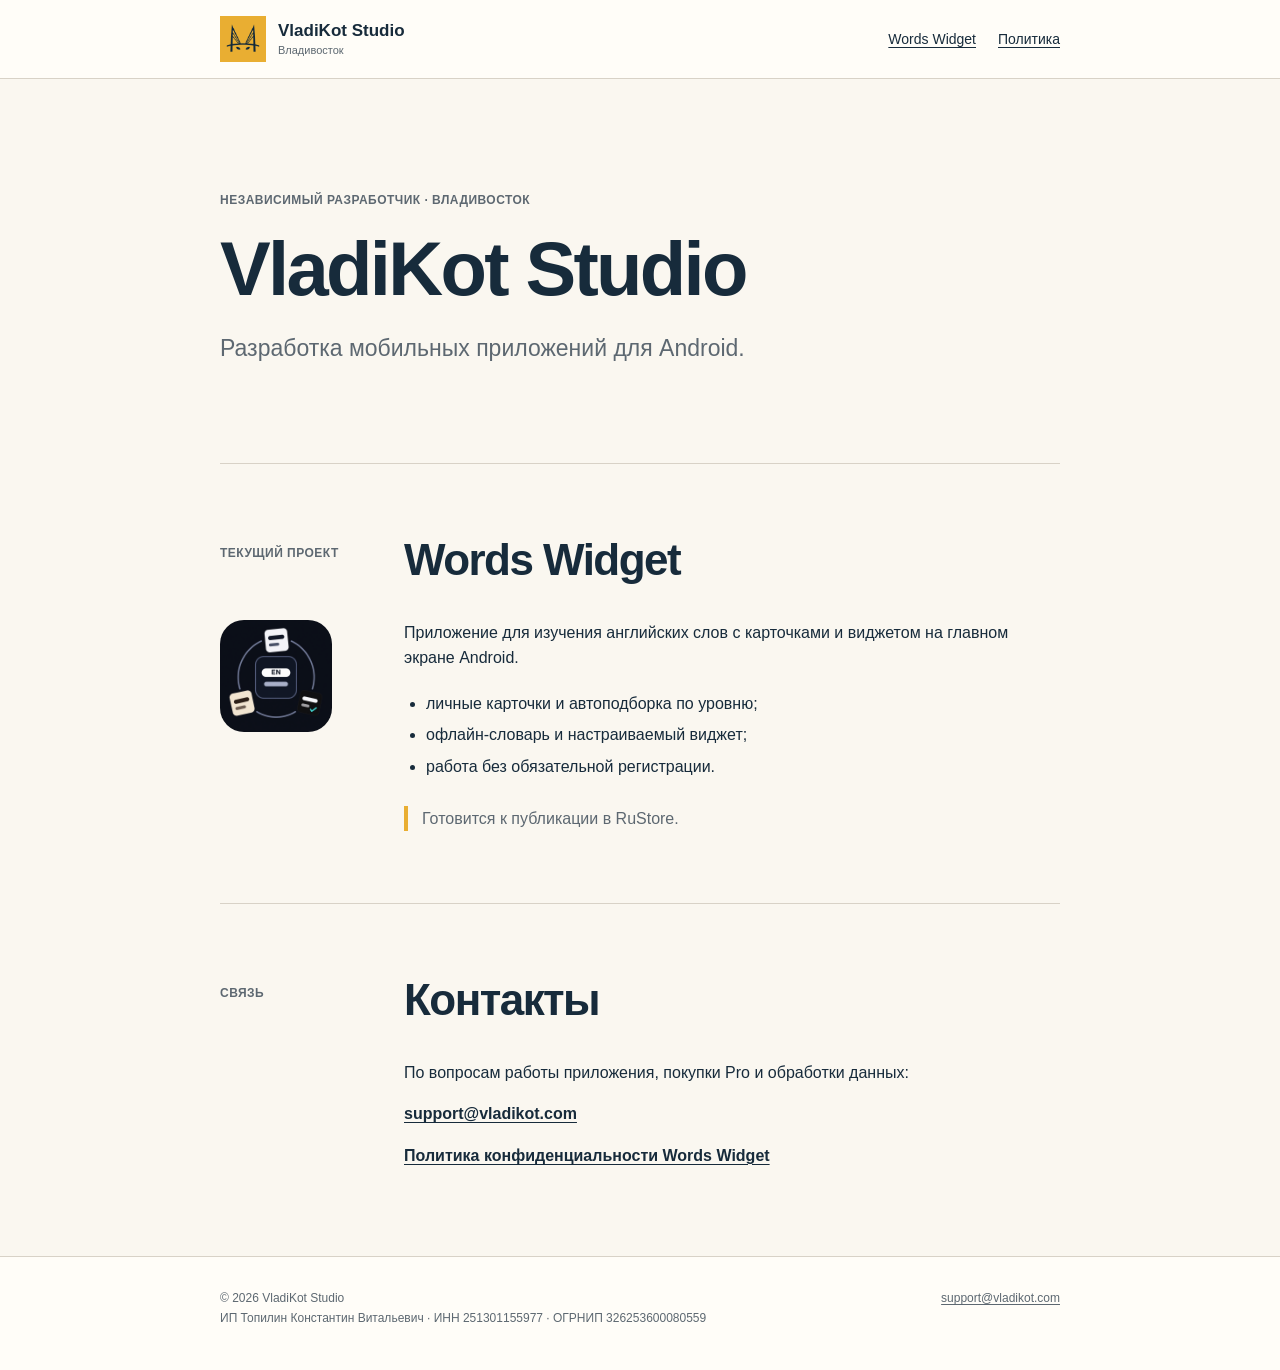
==== index.html @ bb37d876 "fix: label web product icon as English" ====
<!doctype html>
<html lang="ru">
  <head>
    <meta charset="utf-8">
    <meta name="viewport" content="width=device-width, initial-scale=1">
    <meta
      name="description"
      content="VladiKot Studio — независимая разработка мобильных приложений во Владивостоке."
    >
    <meta name="theme-color" content="#faf7f0">
    <meta property="og:type" content="website">
    <meta property="og:locale" content="ru_RU">
    <meta property="og:site_name" content="VladiKot Studio">
    <meta property="og:title" content="VladiKot Studio">
    <meta
      property="og:description"
      content="Независимая разработка мобильных приложений во Владивостоке."
    >
    <meta property="og:url" content="https://vladikot.com/">
    <title>VladiKot Studio</title>
    <link rel="canonical" href="https://vladikot.com/">
    <link rel="icon" href="/assets/favicon-32.png" sizes="32x32" type="image/png">
    <link rel="icon" href="/assets/favicon-48.png" sizes="48x48" type="image/png">
    <link rel="apple-touch-icon" href="/assets/apple-touch-icon.png">
    <link rel="manifest" href="/site.webmanifest">
    <link rel="stylesheet" href="/assets/styles.css?v=20260728-4">
  </head>
  <body>
    <a class="skip-link" href="#main-content">К содержанию</a>

    <header class="site-header">
      <div class="container header-inner">
        <a class="brand" href="/" aria-label="VladiKot Studio — главная">
          <span class="brand-symbol">
            <img src="/assets/vladikot-mark.png" alt="" width="42" height="42">
          </span>
          <span class="brand-copy">
            <strong>VladiKot Studio</strong>
            <small>Владивосток</small>
          </span>
        </a>
        <nav class="nav" aria-label="Основная навигация">
          <a href="#product">Words Widget</a>
          <a href="/privacy/">Политика</a>
        </nav>
      </div>
    </header>

    <main id="main-content">
      <section class="intro container">
        <p class="label">Независимый разработчик · Владивосток</p>
        <h1>VladiKot Studio</h1>
        <p class="intro-text">Разработка мобильных приложений для Android.</p>
      </section>

      <section class="section container" id="product" aria-labelledby="product-title">
        <header class="section-heading">
          <p class="label">Текущий проект</p>
          <h2 id="product-title">Words Widget</h2>
        </header>

        <div class="product">
          <img
            class="product-icon"
            src="/assets/words-widget-icon-en.png"
            alt="Иконка приложения Words Widget"
            width="112"
            height="112"
          >
          <div class="product-copy">
            <p>
              Приложение для изучения английских слов с карточками и виджетом
              на главном экране Android.
            </p>
            <ul>
              <li>личные карточки и автоподборка по уровню;</li>
              <li>офлайн-словарь и настраиваемый виджет;</li>
              <li>работа без обязательной регистрации.</li>
            </ul>
            <p class="status">Готовится к публикации в RuStore.</p>
          </div>
        </div>
      </section>

      <section class="section container" aria-labelledby="contact-title">
        <header class="section-heading">
          <p class="label">Связь</p>
          <h2 id="contact-title">Контакты</h2>
        </header>
        <div class="contact">
          <p>
            По вопросам работы приложения, покупки Pro и обработки данных:
          </p>
          <p><a href="mailto:support@vladikot.com">support@vladikot.com</a></p>
          <p><a href="/privacy/">Политика конфиденциальности Words Widget</a></p>
        </div>
      </section>
    </main>

    <footer class="site-footer">
      <div class="container footer-grid">
        <p class="legal">
          © 2026 VladiKot Studio<br>
          ИП Топилин Константин Витальевич · ИНН 251301155977 ·
          ОГРНИП 326253600080559
        </p>
        <a href="mailto:support@vladikot.com">support@vladikot.com</a>
      </div>
    </footer>
  </body>
</html>
---- assets/styles.css ----
:root {
  color-scheme: light;
  --background: #faf7f0;
  --surface: #fffdf8;
  --text: #172b3b;
  --muted: #5d6871;
  --line: #d8d2c7;
  --accent: #e9ae32;
  --content: 840px;
  --gutter: clamp(18px, 4vw, 32px);
}

* {
  box-sizing: border-box;
}

html {
  overflow-x: hidden;
  scroll-behavior: smooth;
}

body {
  overflow-x: hidden;
  margin: 0;
  background: var(--background);
  color: var(--text);
  font-family: -apple-system, BlinkMacSystemFont, "Segoe UI", Helvetica, Arial,
    sans-serif;
  line-height: 1.6;
  -webkit-font-smoothing: antialiased;
}

img {
  display: block;
  max-width: 100%;
}

a {
  color: inherit;
  text-underline-offset: 0.2em;
  text-decoration-thickness: 1px;
}

a:hover {
  text-decoration-thickness: 2px;
}

:focus-visible {
  outline: 3px solid #9b6810;
  outline-offset: 3px;
}

.skip-link {
  position: fixed;
  z-index: 10;
  top: 8px;
  left: 8px;
  padding: 9px 12px;
  transform: translateY(-150%);
  background: var(--text);
  color: var(--surface);
}

.skip-link:focus {
  transform: translateY(0);
}

.container,
.shell {
  width: min(calc(100% - (var(--gutter) * 2)), var(--content));
  margin-inline: auto;
}

.site-header {
  border-bottom: 1px solid var(--line);
  background: var(--surface);
}

.header-inner {
  min-height: 78px;
  display: flex;
  align-items: center;
  justify-content: space-between;
  gap: 24px;
}

.brand {
  display: inline-flex;
  align-items: center;
  gap: 12px;
  text-decoration: none;
}

.brand-symbol {
  display: grid;
  width: 46px;
  height: 46px;
  flex: 0 0 auto;
  place-items: center;
  background: var(--accent);
}

.brand-symbol img {
  width: 42px;
  height: 42px;
  object-fit: contain;
}

.brand-copy {
  display: grid;
  line-height: 1.15;
}

.brand-copy strong {
  font-size: 17px;
  font-weight: 700;
}

.brand-copy small {
  margin-top: 4px;
  color: var(--muted);
  font-size: 11px;
}

.nav {
  display: flex;
  align-items: center;
  gap: 22px;
  font-size: 14px;
}

.intro {
  padding-top: clamp(72px, 12vw, 112px);
  padding-bottom: clamp(64px, 10vw, 96px);
}

.label {
  margin: 0 0 18px;
  color: var(--muted);
  font-size: 12px;
  font-weight: 700;
  letter-spacing: 0.04em;
  text-transform: uppercase;
}

h1,
h2 {
  margin-top: 0;
  letter-spacing: -0.035em;
  line-height: 1.08;
}

h1 {
  margin-bottom: 20px;
  font-size: clamp(44px, 9vw, 76px);
}

.intro-text {
  max-width: 620px;
  margin: 0;
  color: var(--muted);
  font-size: clamp(19px, 3vw, 23px);
}

.section {
  padding-top: clamp(52px, 8vw, 72px);
  padding-bottom: clamp(52px, 8vw, 72px);
  border-top: 1px solid var(--line);
}

.section-heading {
  display: grid;
  grid-template-columns: 160px 1fr;
  gap: 24px;
  margin-bottom: 36px;
}

.section-heading .label {
  margin: 8px 0 0;
}

.section-heading h2 {
  margin-bottom: 0;
  font-size: clamp(32px, 5vw, 44px);
}

.product {
  display: grid;
  grid-template-columns: 160px 1fr;
  gap: 24px;
}

.product-icon {
  width: 112px;
  height: 112px;
  border-radius: 24px;
}

.product-copy {
  max-width: 620px;
}

.product-copy > :first-child,
.contact > :first-child {
  margin-top: 0;
}

.product-copy ul {
  margin: 20px 0;
  padding-left: 22px;
}

.product-copy li + li {
  margin-top: 6px;
}

.status {
  margin: 26px 0 0;
  padding-left: 14px;
  border-left: 4px solid var(--accent);
  color: var(--muted);
}

.contact {
  max-width: 620px;
  margin-left: 184px;
}

.contact a {
  font-weight: 650;
}

.site-footer {
  padding: 32px 0 42px;
  border-top: 1px solid var(--line);
  background: var(--surface);
  color: var(--muted);
  font-size: 12px;
}

.footer-grid {
  display: flex;
  align-items: flex-start;
  justify-content: space-between;
  gap: 24px;
}

.legal {
  margin: 0;
}

.footer-links {
  display: flex;
  flex-wrap: wrap;
  gap: 10px 20px;
}

/* Privacy document */

.document {
  width: min(calc(100% - (var(--gutter) * 2)), 760px);
  margin: 0 auto;
  padding-top: clamp(64px, 10vw, 96px);
  padding-bottom: 56px;
}

.document-header {
  margin-bottom: 52px;
}

.document-header .label,
.document-header .edition-mark {
  margin: 0 0 18px;
  color: var(--muted);
  font-size: 12px;
  font-weight: 700;
  letter-spacing: 0.04em;
  text-transform: uppercase;
}

.document h1 {
  margin-bottom: 18px;
  font-size: clamp(36px, 7vw, 52px);
  hyphens: auto;
  overflow-wrap: break-word;
}

.document-meta {
  margin: 0;
  color: var(--muted);
  font-size: 13px;
}

.document-section {
  padding: 34px 0 38px;
  border-top: 1px solid var(--line);
}

.document-section h2 {
  margin-bottom: 18px;
  font-size: 24px;
  letter-spacing: -0.02em;
}

.document-section p,
.document-section li {
  color: #3e4c57;
}

.document-section p {
  margin-top: 0;
}

.document-section ul {
  margin-top: 0;
  padding-left: 22px;
}

.document-section li + li {
  margin-top: 8px;
}

.document-section a {
  font-weight: 650;
  overflow-wrap: anywhere;
}

.notice {
  padding: 22px 24px;
  border: 1px solid var(--line);
  background: var(--surface);
}

.notice p:last-child {
  margin-bottom: 0;
}

code {
  padding: 0.1em 0.28em;
  background: #eee8dd;
  color: var(--text);
  font-size: 0.9em;
}

@media (max-width: 640px) {
  .header-inner {
    min-height: 0;
    flex-wrap: wrap;
    padding-top: 14px;
    padding-bottom: 14px;
  }

  .nav {
    width: 100%;
    gap: 18px;
    padding-top: 12px;
    border-top: 1px solid var(--line);
  }

  .section-heading,
  .product {
    grid-template-columns: 1fr;
  }

  .section-heading {
    gap: 4px;
  }

  .section-heading .label {
    margin-top: 0;
  }

  .product {
    gap: 24px;
  }

  .contact {
    margin-left: 0;
  }

  .footer-grid {
    flex-direction: column;
  }

  .document h1 {
    font-size: clamp(34px, 11vw, 44px);
  }
}

@media (prefers-reduced-motion: reduce) {
  html {
    scroll-behavior: auto;
  }
}
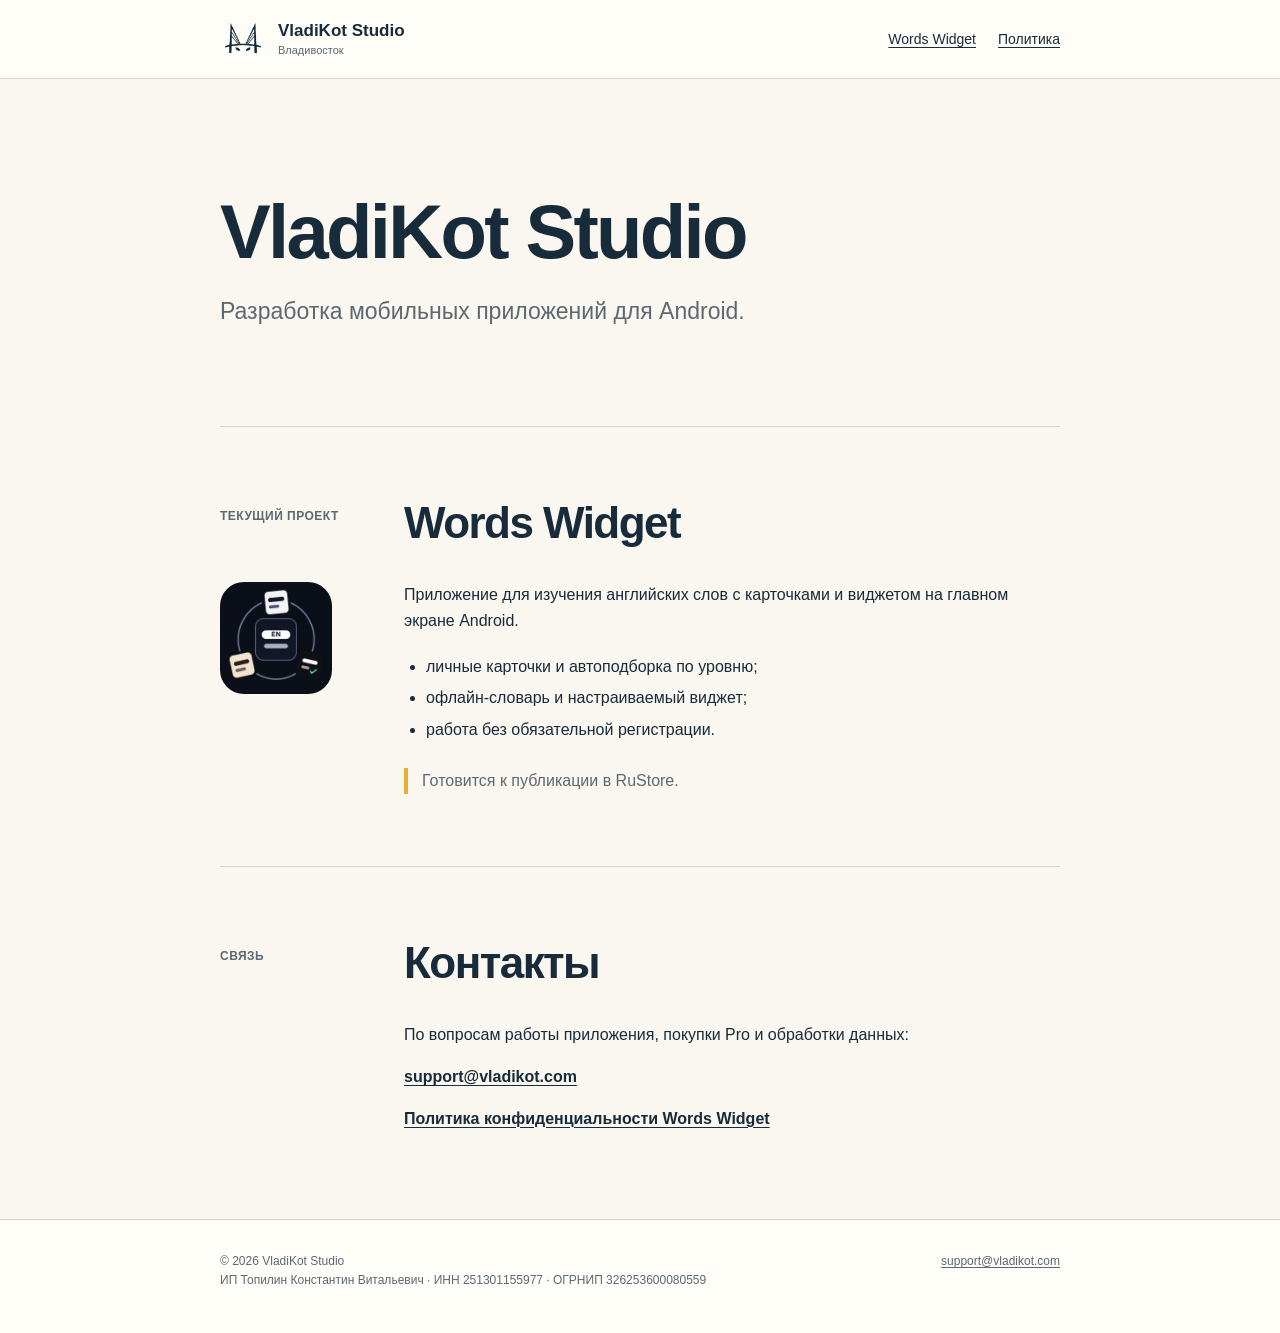
==== commit 6cf64549: "fix: use transparent primary logo on site" ====
--- a/index.html
+++ b/index.html
@@ -23,7 +23,7 @@
     <link rel="icon" href="/assets/favicon-48.png" sizes="48x48" type="image/png">
     <link rel="apple-touch-icon" href="/assets/apple-touch-icon.png">
     <link rel="manifest" href="/site.webmanifest">
-    <link rel="stylesheet" href="/assets/styles.css?v=20260728-4">
+    <link rel="stylesheet" href="/assets/styles.css?v=20260728-6">
   </head>
   <body>
     <a class="skip-link" href="#main-content">К содержанию</a>
@@ -32,7 +32,7 @@
       <div class="container header-inner">
         <a class="brand" href="/" aria-label="VladiKot Studio — главная">
           <span class="brand-symbol">
-            <img src="/assets/vladikot-mark.png" alt="" width="42" height="42">
+            <img src="/assets/vladikot-mark-primary.png" alt="" width="46" height="46">
           </span>
           <span class="brand-copy">
             <strong>VladiKot Studio</strong>
@@ -48,7 +48,6 @@
 
     <main id="main-content">
       <section class="intro container">
-        <p class="label">Независимый разработчик · Владивосток</p>
         <h1>VladiKot Studio</h1>
         <p class="intro-text">Разработка мобильных приложений для Android.</p>
       </section>
--- a/assets/styles.css
+++ b/assets/styles.css
@@ -97,12 +97,12 @@
   height: 46px;
   flex: 0 0 auto;
   place-items: center;
-  background: var(--accent);
+  background: transparent;
 }
 
 .brand-symbol img {
-  width: 42px;
-  height: 42px;
+  width: 46px;
+  height: 46px;
   object-fit: contain;
 }
 
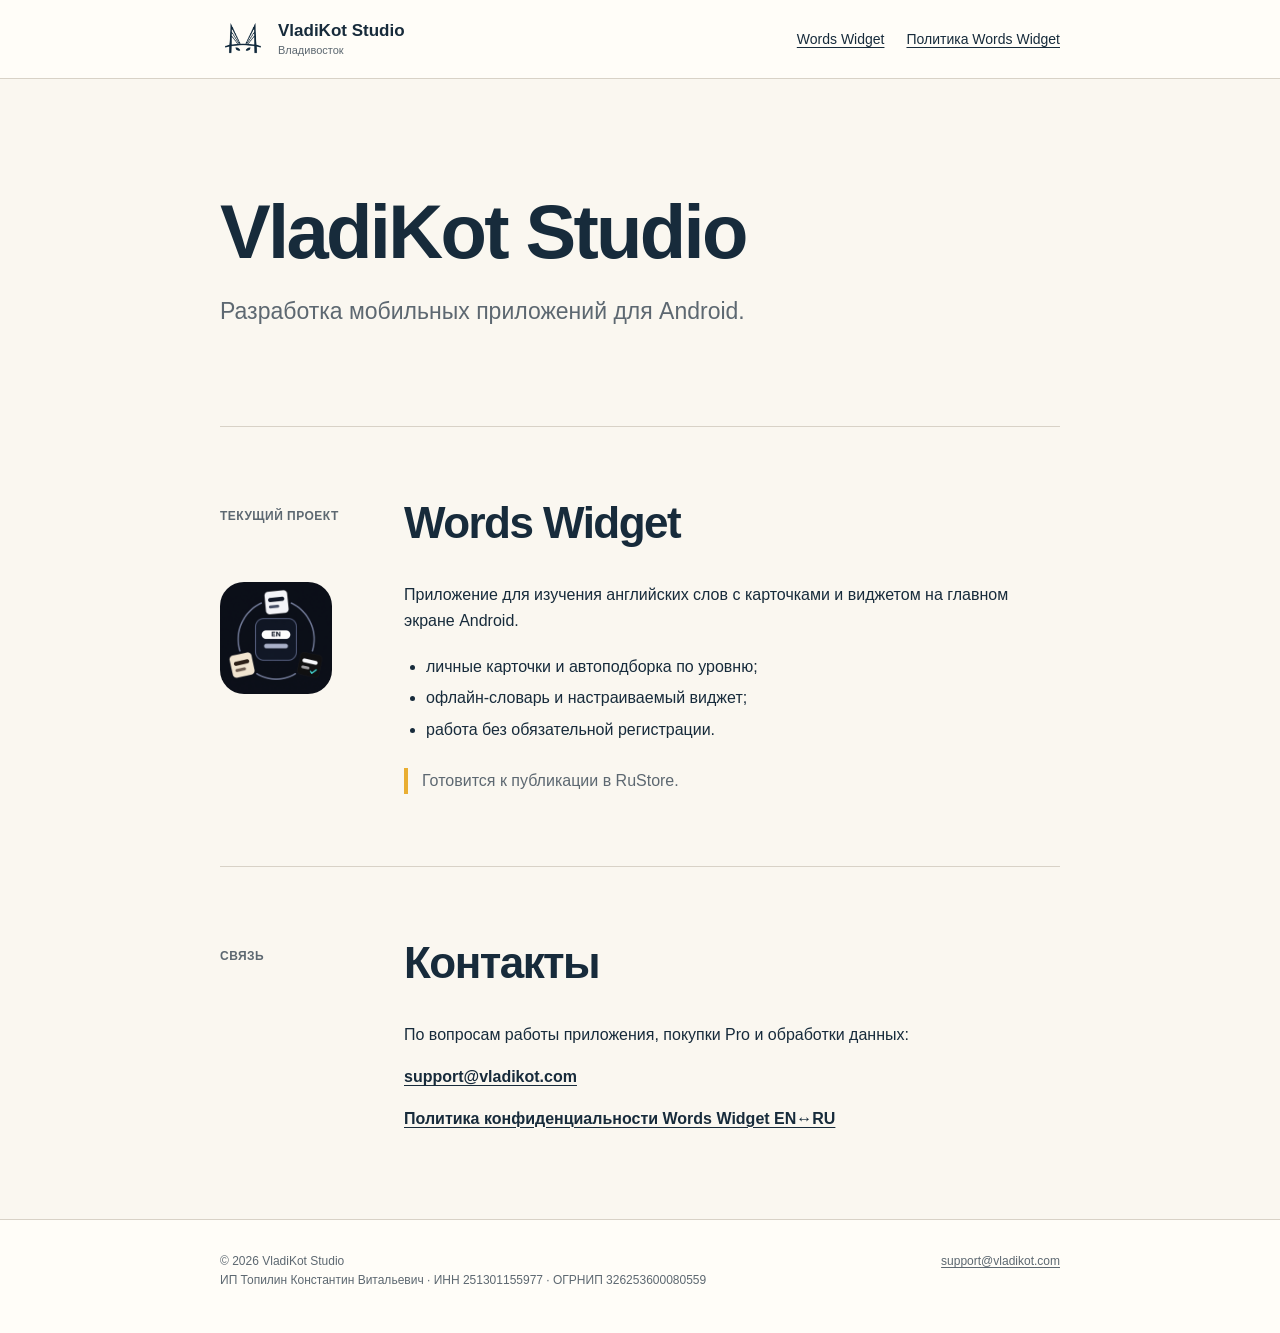
==== commit f9f5cb73: "docs: publish Words Widget EN-RU privacy 1.1" ====
--- a/index.html
+++ b/index.html
@@ -41,7 +41,7 @@
         </a>
         <nav class="nav" aria-label="Основная навигация">
           <a href="#product">Words Widget</a>
-          <a href="/privacy/">Политика</a>
+          <a href="/apps/words-widget/en-ru/privacy/">Политика Words Widget</a>
         </nav>
       </div>
     </header>
@@ -91,7 +91,7 @@
             По вопросам работы приложения, покупки Pro и обработки данных:
           </p>
           <p><a href="mailto:support@vladikot.com">support@vladikot.com</a></p>
-          <p><a href="/privacy/">Политика конфиденциальности Words Widget</a></p>
+          <p><a href="/apps/words-widget/en-ru/privacy/">Политика конфиденциальности Words Widget EN↔RU</a></p>
         </div>
       </section>
     </main>
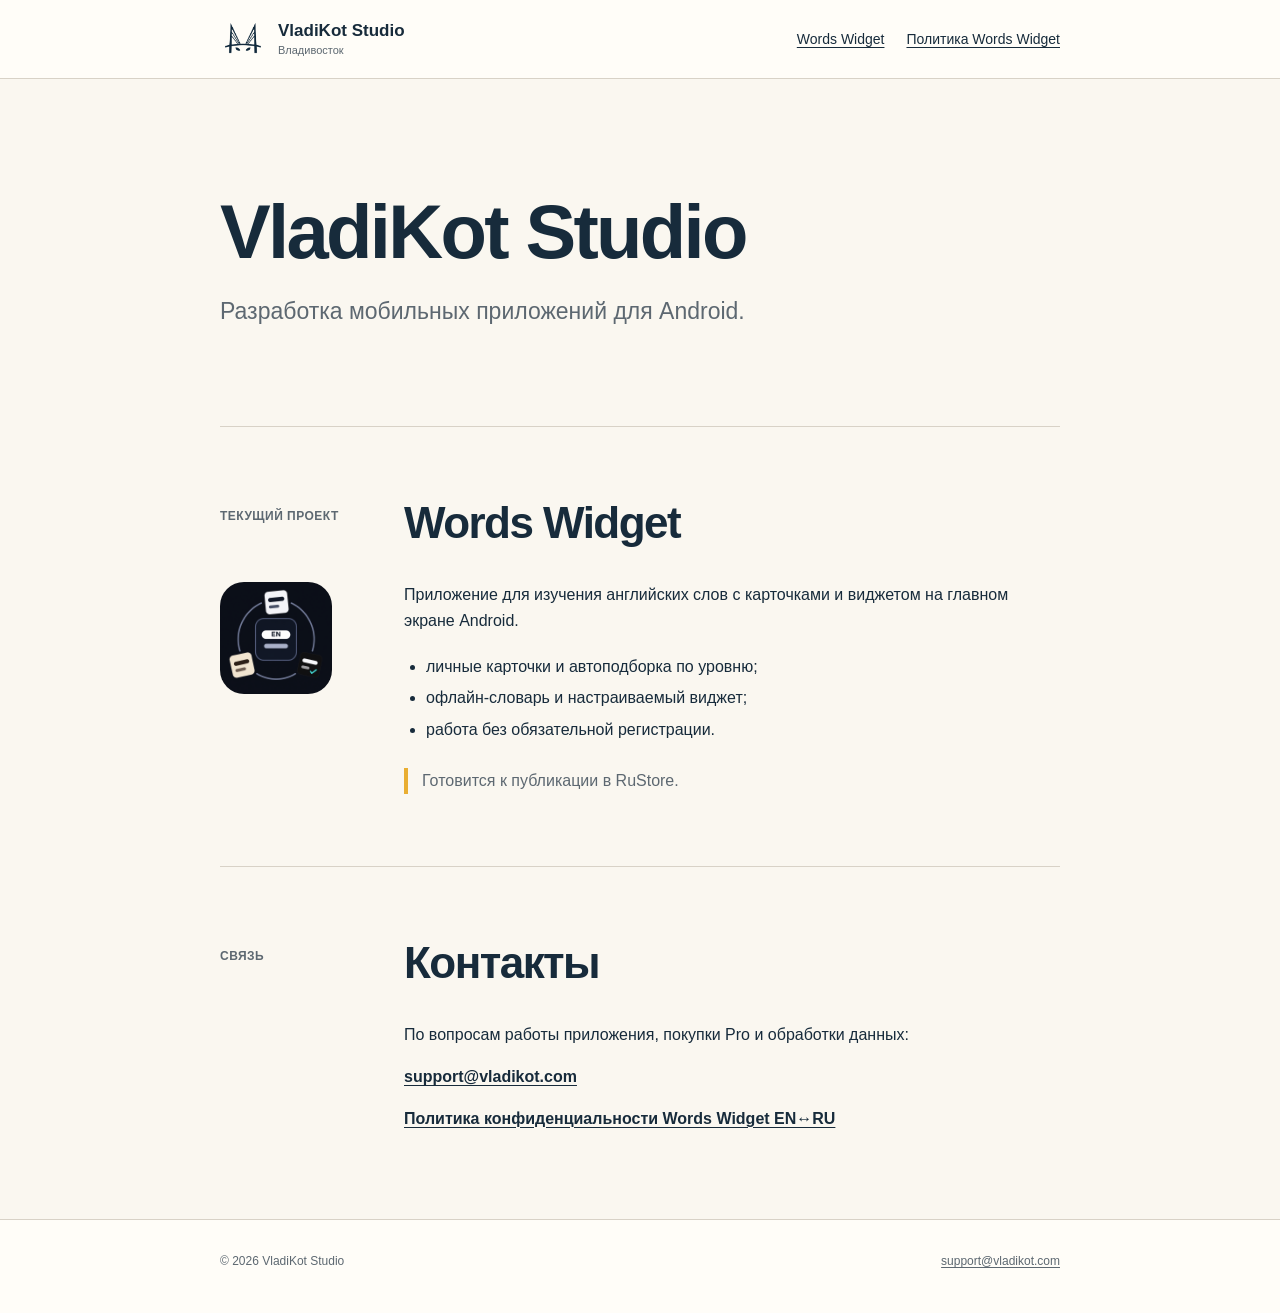
==== commit 3afaecda: "privacy: remove developer identifiers from site" ====
--- a/index.html
+++ b/index.html
@@ -99,9 +99,7 @@
     <footer class="site-footer">
       <div class="container footer-grid">
         <p class="legal">
-          © 2026 VladiKot Studio<br>
-          ИП Топилин Константин Витальевич · ИНН 251301155977 ·
-          ОГРНИП 326253600080559
+          © 2026 VladiKot Studio
         </p>
         <a href="mailto:support@vladikot.com">support@vladikot.com</a>
       </div>
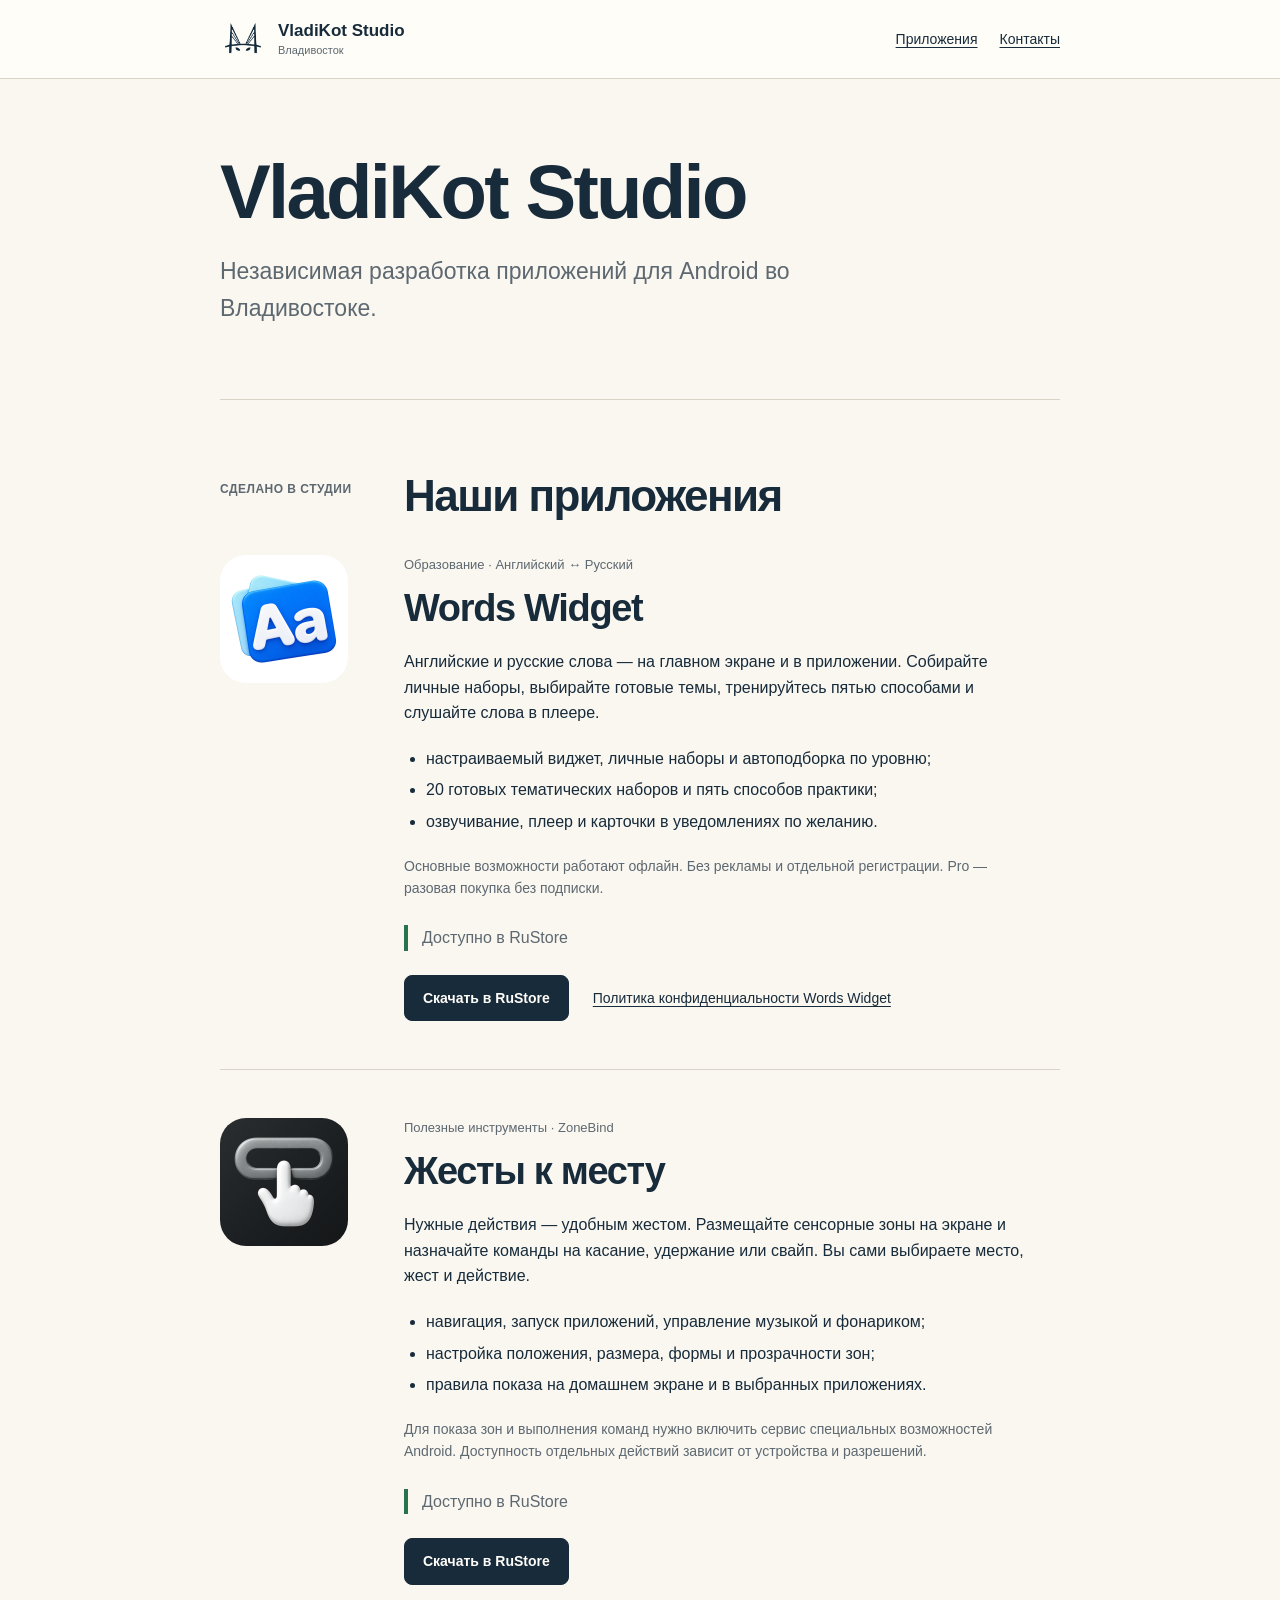
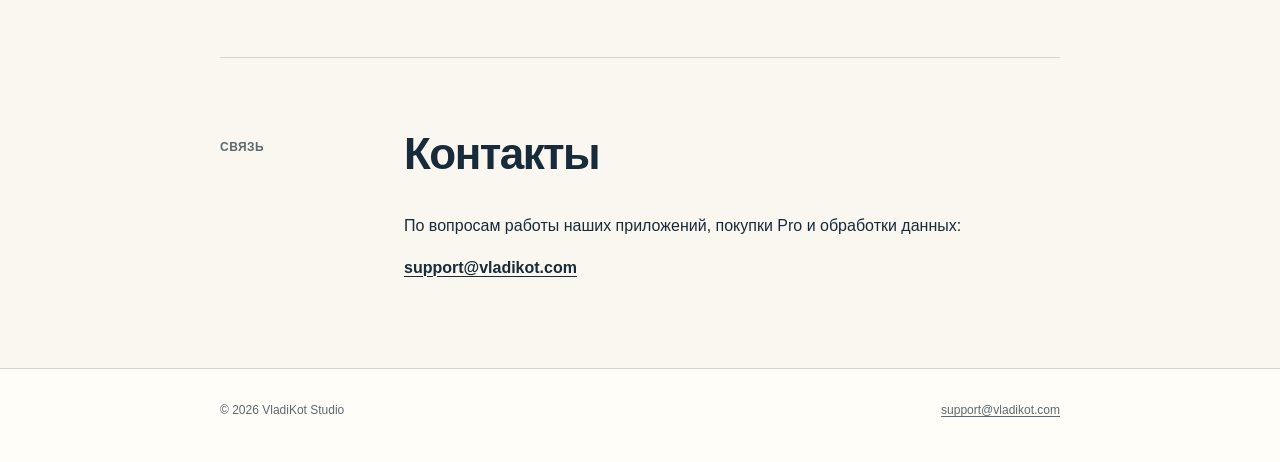
==== commit 7032cd1d: "feat: present both published Android apps with current icons" ====
--- a/index.html
+++ b/index.html
@@ -5,25 +5,25 @@
     <meta name="viewport" content="width=device-width, initial-scale=1">
     <meta
       name="description"
-      content="VladiKot Studio — независимая разработка мобильных приложений во Владивостоке."
+      content="Приложения VladiKot Studio для Android: Words Widget для изучения слов и «Жесты к месту» (ZoneBind) для быстрых действий жестами."
     >
     <meta name="theme-color" content="#faf7f0">
     <meta property="og:type" content="website">
     <meta property="og:locale" content="ru_RU">
     <meta property="og:site_name" content="VladiKot Studio">
-    <meta property="og:title" content="VladiKot Studio">
+    <meta property="og:title" content="VladiKot Studio — приложения для Android">
     <meta
       property="og:description"
-      content="Независимая разработка мобильных приложений во Владивостоке."
+      content="Words Widget — слова, виджет и практика. «Жесты к месту» (ZoneBind) — удобные жесты для быстрых действий."
     >
     <meta property="og:url" content="https://vladikot.com/">
-    <title>VladiKot Studio</title>
+    <title>VladiKot Studio — приложения для Android</title>
     <link rel="canonical" href="https://vladikot.com/">
     <link rel="icon" href="/assets/favicon-32.png" sizes="32x32" type="image/png">
     <link rel="icon" href="/assets/favicon-48.png" sizes="48x48" type="image/png">
     <link rel="apple-touch-icon" href="/assets/apple-touch-icon.png">
     <link rel="manifest" href="/site.webmanifest">
-    <link rel="stylesheet" href="/assets/styles.css?v=20260728-6">
+    <link rel="stylesheet" href="/assets/styles.css?v=20261028-1">
   </head>
   <body>
     <a class="skip-link" href="#main-content">К содержанию</a>
@@ -40,8 +40,8 @@
           </span>
         </a>
         <nav class="nav" aria-label="Основная навигация">
-          <a href="#product">Words Widget</a>
-          <a href="/apps/words-widget/en-ru/privacy/">Политика Words Widget</a>
+          <a href="#apps">Приложения</a>
+          <a href="#contacts">Контакты</a>
         </nav>
       </div>
     </header>
@@ -49,49 +49,93 @@
     <main id="main-content">
       <section class="intro container">
         <h1>VladiKot Studio</h1>
-        <p class="intro-text">Разработка мобильных приложений для Android.</p>
+        <p class="intro-text">Независимая разработка приложений для Android во Владивостоке.</p>
       </section>
 
-      <section class="section container" id="product" aria-labelledby="product-title">
+      <section class="section container" id="apps" aria-labelledby="apps-title">
         <header class="section-heading">
-          <p class="label">Текущий проект</p>
-          <h2 id="product-title">Words Widget</h2>
+          <p class="label">Сделано в студии</p>
+          <h2 id="apps-title">Наши приложения</h2>
         </header>
 
-        <div class="product">
+        <article class="product" id="product" aria-labelledby="words-widget-title">
           <img
             class="product-icon"
-            src="/assets/words-widget-icon-en.png"
-            alt="Иконка приложения Words Widget"
-            width="112"
-            height="112"
+            src="/assets/words-widget-icon-aa.png"
+            alt="Синие карточки с белыми буквами Aa — иконка Words Widget"
+            width="128"
+            height="128"
           >
           <div class="product-copy">
+            <p class="product-category">Образование · Английский ↔ Русский</p>
+            <h3 id="words-widget-title">Words Widget</h3>
             <p>
-              Приложение для изучения английских слов с карточками и виджетом
-              на главном экране Android.
+              Английские и русские слова — на главном экране и в приложении.
+              Собирайте личные наборы, выбирайте готовые темы, тренируйтесь
+              пятью способами и слушайте слова в плеере.
             </p>
             <ul>
-              <li>личные карточки и автоподборка по уровню;</li>
-              <li>офлайн-словарь и настраиваемый виджет;</li>
-              <li>работа без обязательной регистрации.</li>
+              <li>настраиваемый виджет, личные наборы и автоподборка по уровню;</li>
+              <li>20 готовых тематических наборов и пять способов практики;</li>
+              <li>озвучивание, плеер и карточки в уведомлениях по желанию.</li>
             </ul>
-            <p class="status">Готовится к публикации в RuStore.</p>
+            <p class="product-note">
+              Основные возможности работают офлайн. Без рекламы и отдельной
+              регистрации. Pro — разовая покупка без подписки.
+            </p>
+            <p class="status status-available">Доступно в RuStore</p>
+            <div class="product-links">
+              <a class="button" href="https://www.rustore.ru/catalog/app/com.wordswidget.android">Скачать в RuStore</a>
+              <a href="/apps/words-widget/en-ru/privacy/">Политика конфиденциальности Words Widget</a>
+            </div>
           </div>
-        </div>
+        </article>
+
+        <article class="product" id="zonebind" aria-labelledby="zonebind-title">
+          <img
+            class="product-icon"
+            src="/assets/zonebind-icon.png"
+            alt="Палец касается сенсорной зоны — иконка приложения «Жесты к месту»"
+            width="128"
+            height="128"
+            loading="lazy"
+          >
+          <div class="product-copy">
+            <p class="product-category">Полезные инструменты · ZoneBind</p>
+            <h3 id="zonebind-title">Жесты к месту</h3>
+            <p>
+              Нужные действия — удобным жестом. Размещайте сенсорные зоны
+              на экране и назначайте команды на касание, удержание или свайп.
+              Вы сами выбираете место, жест и действие.
+            </p>
+            <ul>
+              <li>навигация, запуск приложений, управление музыкой и фонариком;</li>
+              <li>настройка положения, размера, формы и прозрачности зон;</li>
+              <li>правила показа на домашнем экране и в выбранных приложениях.</li>
+            </ul>
+            <p class="product-note">
+              Для показа зон и выполнения команд нужно включить сервис
+              специальных возможностей Android. Доступность отдельных действий
+              зависит от устройства и разрешений.
+            </p>
+            <p class="status status-available">Доступно в RuStore</p>
+            <div class="product-links">
+              <a class="button" href="https://www.rustore.ru/catalog/app/app.zonebind.android">Скачать в RuStore</a>
+            </div>
+          </div>
+        </article>
       </section>
 
-      <section class="section container" aria-labelledby="contact-title">
+      <section class="section container" id="contacts" aria-labelledby="contact-title">
         <header class="section-heading">
           <p class="label">Связь</p>
           <h2 id="contact-title">Контакты</h2>
         </header>
         <div class="contact">
           <p>
-            По вопросам работы приложения, покупки Pro и обработки данных:
+            По вопросам работы наших приложений, покупки Pro и обработки данных:
           </p>
           <p><a href="mailto:support@vladikot.com">support@vladikot.com</a></p>
-          <p><a href="/apps/words-widget/en-ru/privacy/">Политика конфиденциальности Words Widget EN↔RU</a></p>
         </div>
       </section>
     </main>
--- a/assets/styles.css
+++ b/assets/styles.css
@@ -130,8 +130,8 @@
 }
 
 .intro {
-  padding-top: clamp(72px, 12vw, 112px);
-  padding-bottom: clamp(64px, 10vw, 96px);
+  padding-top: clamp(48px, 8vw, 72px);
+  padding-bottom: clamp(48px, 8vw, 72px);
 }
 
 .label {
@@ -144,7 +144,8 @@
 }
 
 h1,
-h2 {
+h2,
+h3 {
   margin-top: 0;
   letter-spacing: -0.035em;
   line-height: 1.08;
@@ -188,16 +189,64 @@
   display: grid;
   grid-template-columns: 160px 1fr;
   gap: 24px;
+  scroll-margin-top: 24px;
+}
+
+.product + .product {
+  margin-top: 48px;
+  padding-top: 48px;
+  border-top: 1px solid var(--line);
 }
 
 .product-icon {
-  width: 112px;
-  height: 112px;
-  border-radius: 24px;
+  width: 128px;
+  height: 128px;
+  object-fit: contain;
+  border-radius: 26px;
 }
 
 .product-copy {
   max-width: 620px;
+}
+
+.product-copy h3 {
+  margin-bottom: 20px;
+  font-size: clamp(30px, 5vw, 38px);
+}
+
+.product-category {
+  margin-bottom: 12px;
+  color: var(--muted);
+  font-size: 13px;
+}
+
+.product-note {
+  color: var(--muted);
+  font-size: 14px;
+}
+
+.product-links {
+  display: flex;
+  flex-wrap: wrap;
+  align-items: center;
+  gap: 16px 24px;
+  margin-top: 24px;
+  font-size: 14px;
+}
+
+.button {
+  display: inline-block;
+  padding: 11px 18px;
+  border: 1px solid var(--text);
+  border-radius: 8px;
+  background: var(--text);
+  color: var(--surface);
+  font-weight: 650;
+  text-decoration: none;
+}
+
+.button:hover {
+  background: #29465c;
 }
 
 .product-copy > :first-child,
@@ -219,6 +268,10 @@
   padding-left: 14px;
   border-left: 4px solid var(--accent);
   color: var(--muted);
+}
+
+.status-available {
+  border-color: #28724e;
 }
 
 .contact {
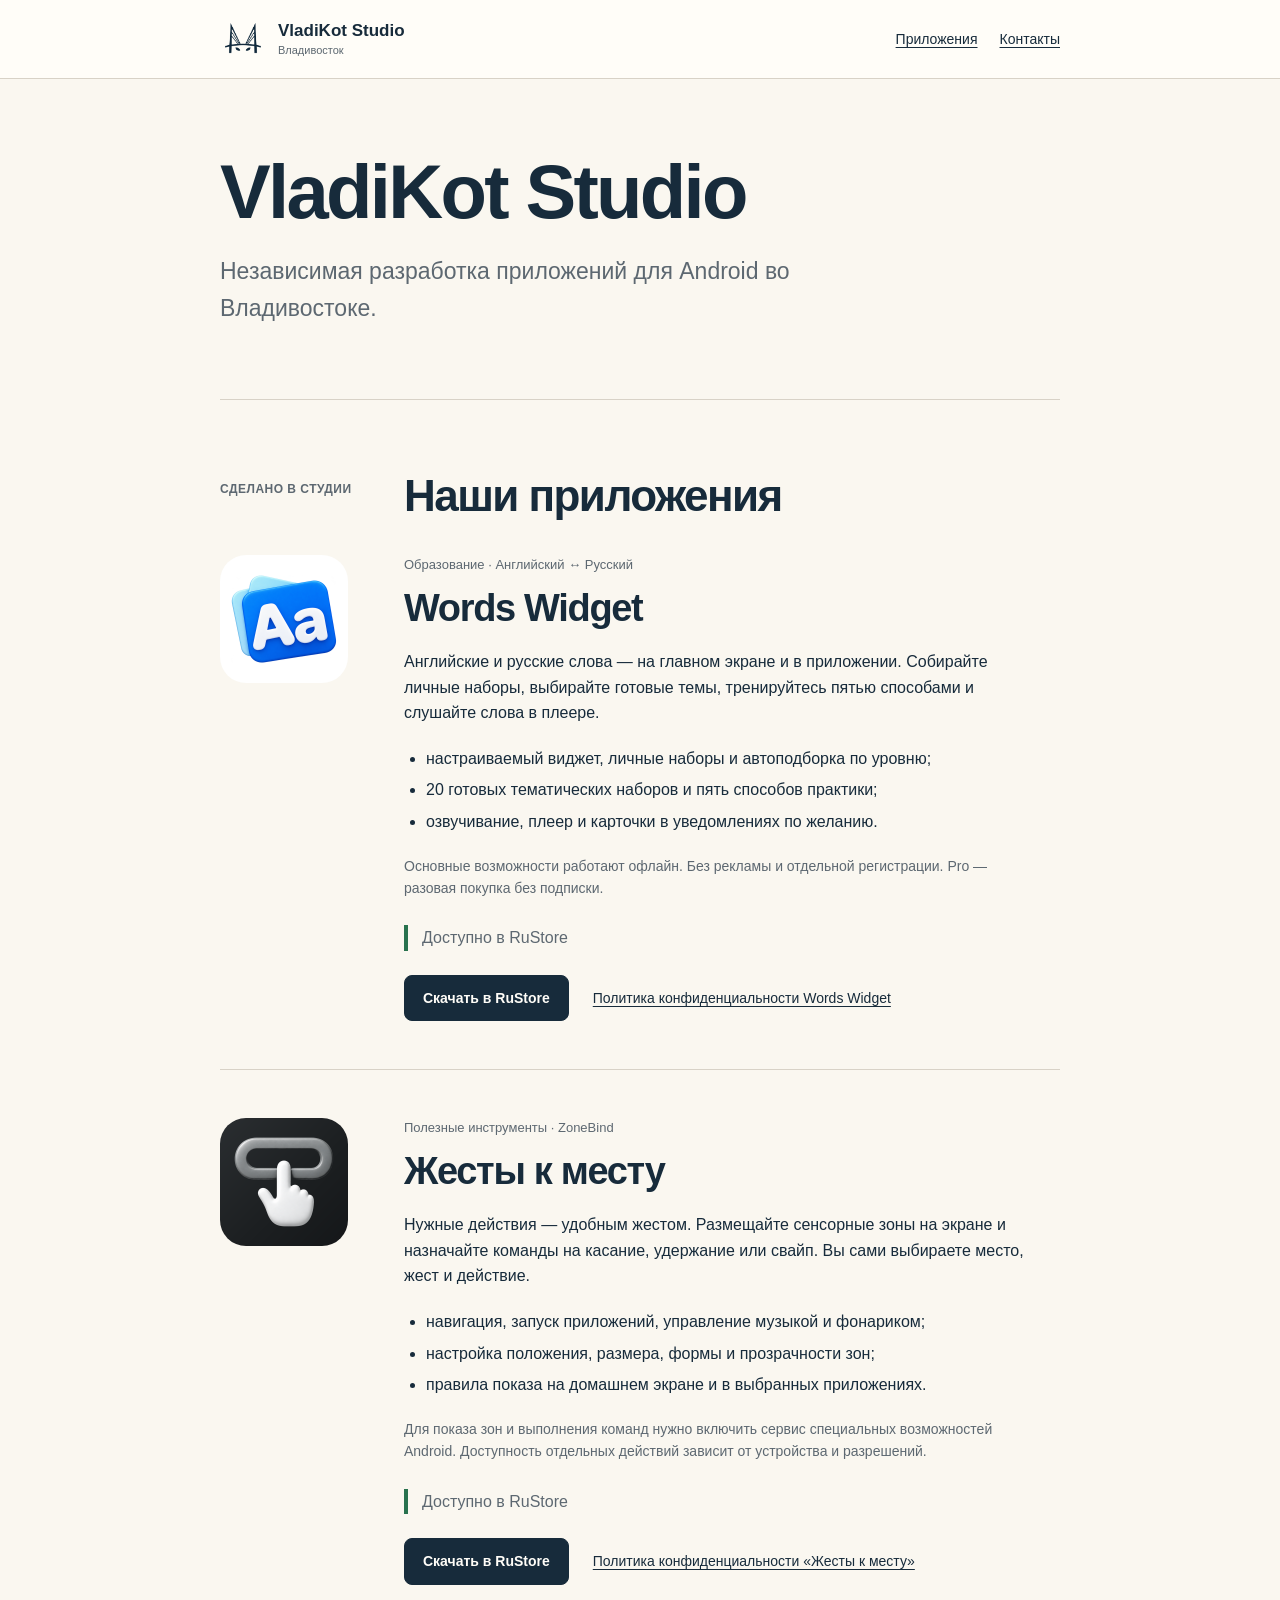
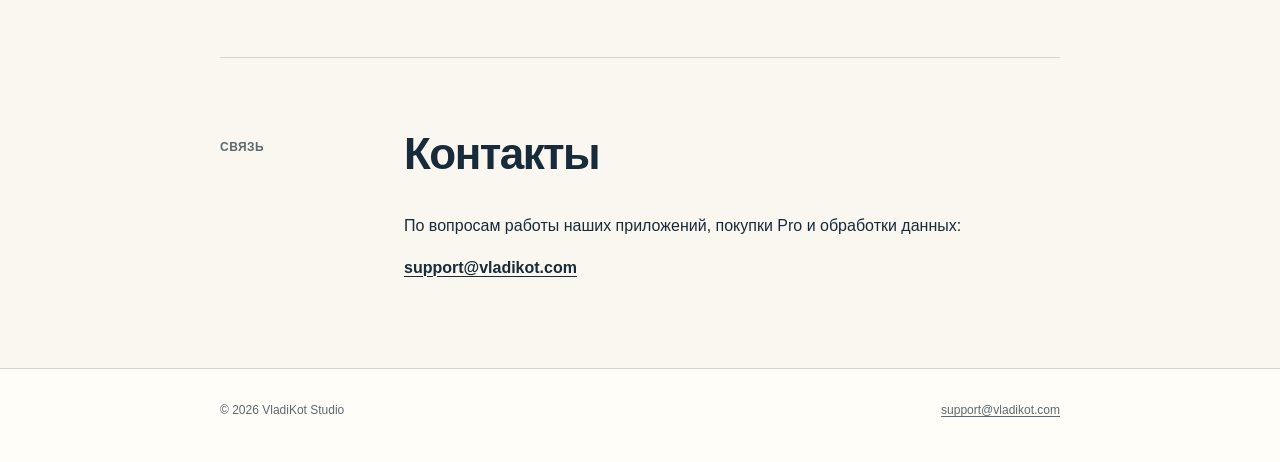
==== commit 8ac61189: "docs: publish approved privacy policies without owner personal data" ====
--- a/index.html
+++ b/index.html
@@ -121,6 +121,7 @@
             <p class="status status-available">Доступно в RuStore</p>
             <div class="product-links">
               <a class="button" href="https://www.rustore.ru/catalog/app/app.zonebind.android">Скачать в RuStore</a>
+              <a href="/apps/zonebind/privacy/">Политика конфиденциальности «Жесты к месту»</a>
             </div>
           </div>
         </article>
